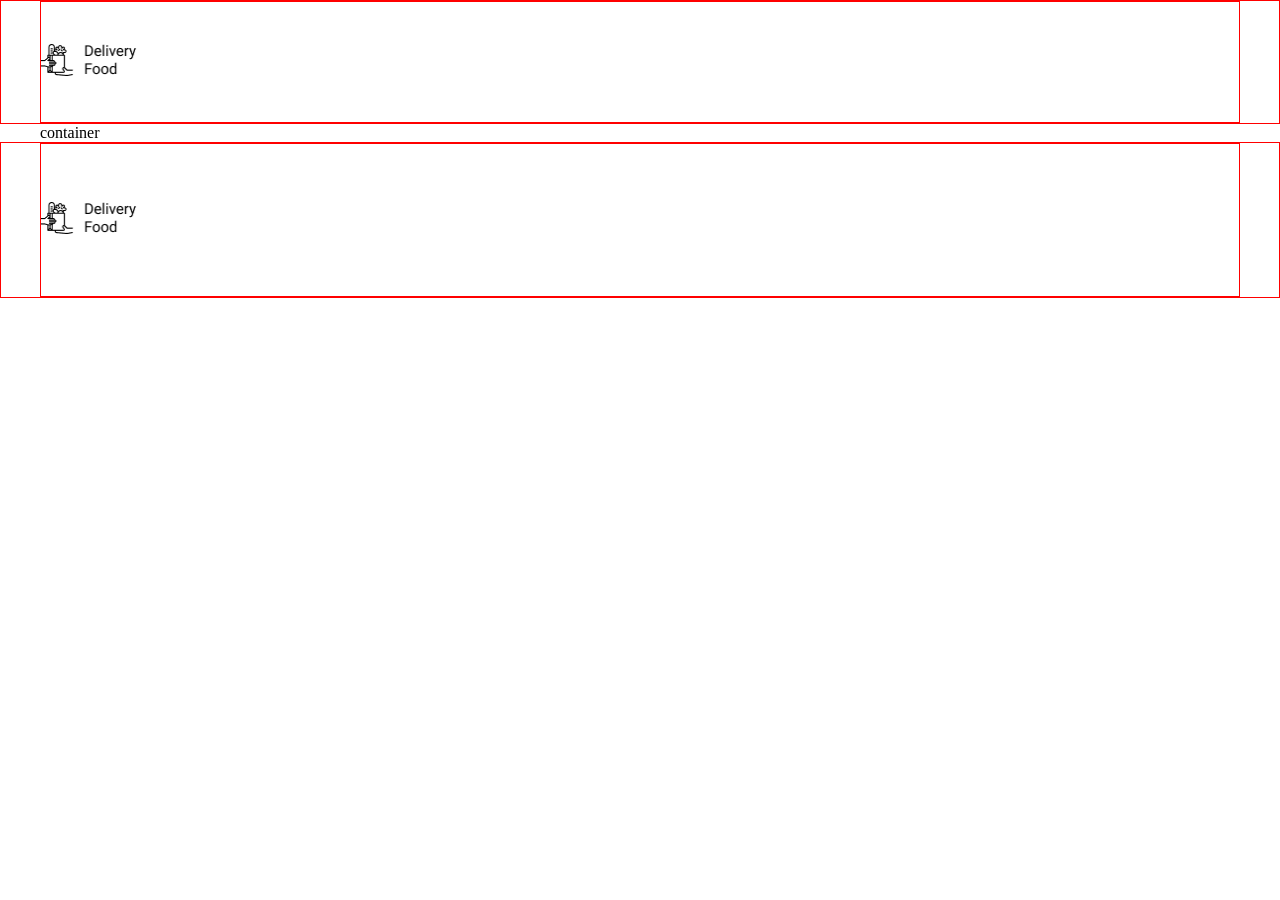
==== index.html @ 269f050a "Add files via upload" ====
<!DOCTYPE html>
<html lang="en">
<head>
    <meta charset="UTF-8">
    <meta name="viewport" content="width=device-width, initial-scale=1.0">
    <link rel="stylesheet" href="style.css">
    <title>Delivery03.26</title>
</head>
<body>
    <header class="header">
        <div class="container">
            <div class="header-box">
                <div class="header-logo logo">
                    <img src="./images/logo.png" alt="logo">
                </div>
                <div class="header-controls">

                </div>
            </div>
        </div>
    </header>
    <main class="main">
        <div class="container">
            container
        </div>
    </main>
    <footer class="footer">
        <div class="container">
            <div class="footer-box">
                <div class="footer-logo logo">
                    <img src="./images/logo.png" alt="logo">
                </div>
                <div class="footer-nav">

                </div>
                <div class="footer-social">

                </div>
            </div>
        </div>
    </footer>
</body>
</html>
---- style.css ----
* {
    box-sizing: border-box;
}

body {
    margin: 0;
    padding: 0;
}

.logo {
    max-width: 100px;
}

.logo img {
    width: 100%;
}

.header {
    height: 124px;
    border: 1px solid red;
}

.header-box {
    border: 1px solid red;
    height: 100%;
    display: flex;
    align-items: center;
    justify-content: space-between;
}

.main {

}

.footer {
    height: 156px;
    border: 1px solid red;
}

.footer-box {
    border: 1px solid red;
    height: 100%;
    display: flex;
    align-items: center;
    justify-content: space-between;
}

.footer-nav {
    flex-grow: 1;
}

.container {
    height: 100%;
    max-width: 1230px;
    margin: 0px auto;
    padding-left: 15px;
    padding-right: 15px;
}
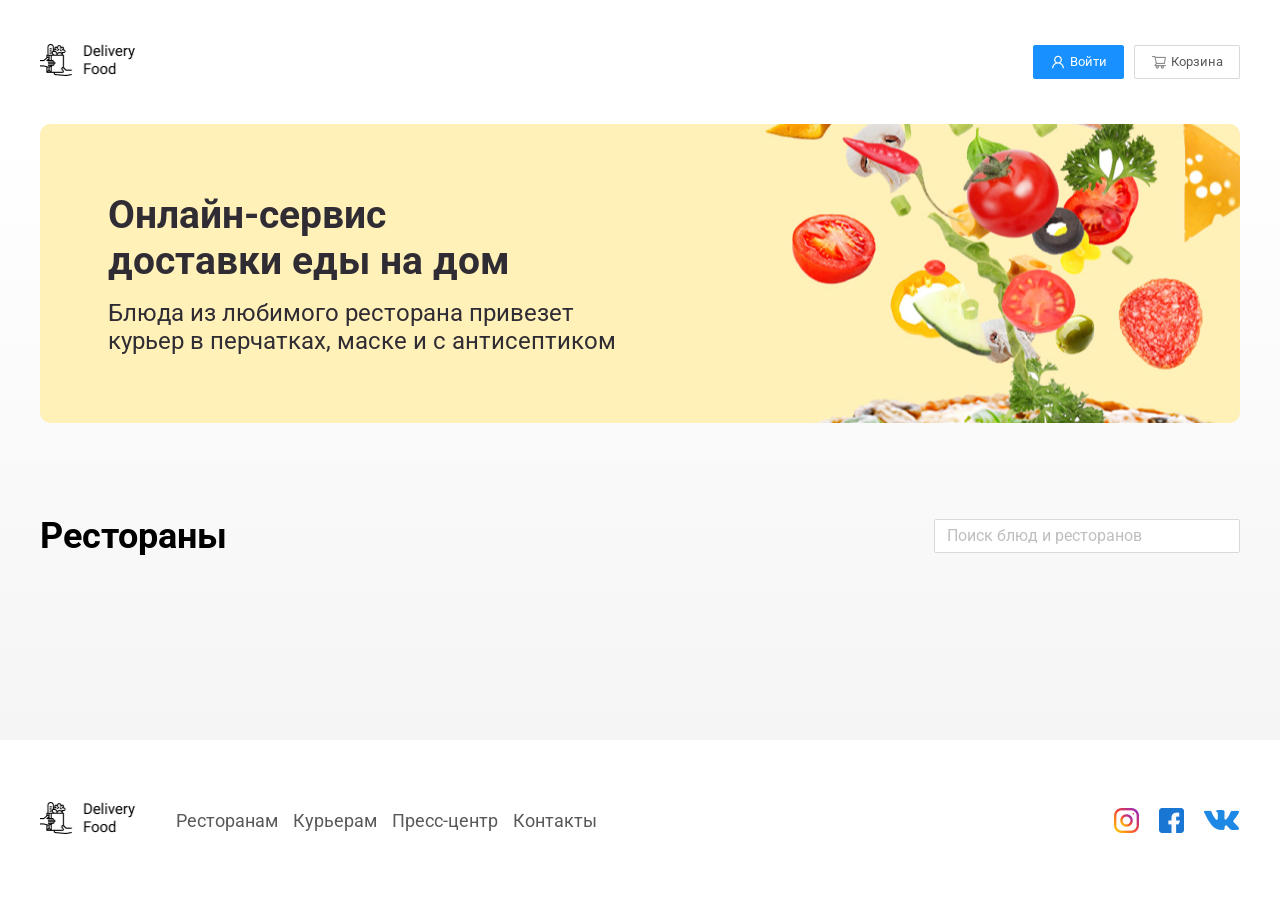
==== commit 2adab233: "Add files via upload" ====
--- a/index.html
+++ b/index.html
@@ -1,43 +1,91 @@
-<!DOCTYPE html>
+<!doctype html>
 <html lang="en">
-<head>
-    <meta charset="UTF-8">
-    <meta name="viewport" content="width=device-width, initial-scale=1.0">
-    <link rel="stylesheet" href="style.css">
+  <head>
+    <meta charset="UTF-8" />
+    <meta name="viewport" content="width=device-width, initial-scale=1.0" />
+    <link rel="preconnect" href="https://fonts.googleapis.com" />
+    <link rel="preconnect" href="https://fonts.gstatic.com" crossorigin />
+    <link
+      href="https://fonts.googleapis.com/css2?family=Roboto:ital,wght@0,100..900;1,100..900&display=swap"
+      rel="stylesheet"
+    />
+    <link rel="stylesheet" href="style.css" />
     <title>Delivery03.26</title>
-</head>
-<body>
-    <header class="header">
+  </head>
+  <body>
+    <div class="page-wrapper">
+      <header class="header">
         <div class="container">
-            <div class="header-box">
-                <div class="header-logo logo">
-                    <img src="./images/logo.png" alt="logo">
-                </div>
-                <div class="header-controls">
+          <div class="header-box">
+            <div class="header-logo logo">
+              <img src="./images/logo.png" alt="logo" />
+            </div>
+            <div class="header-controls">
+              <button class="btn btn-primary">
+                <img src="./images/icons/user.png" alt="user" />
+                Войти
+              </button>
+              <button class="btn btn-outline">
+                <img src="./images/icons/shopping-cart.png" alt="cart" />
+                Корзина
+              </button>
+            </div>
+          </div>
+        </div>
+      </header>
 
+      <main class="main">
+        <section class="banner">
+            <div class="container">
+                <div class="banner-item">
+                    <h2 class="banner-item--title">
+                        Онлайн-сервис <br> доставки еды на дом
+                    </h2>
+                    <p class="banner-item--subtitle">
+                        Блюда из любимого ресторана привезет курьер в перчатках, маске и с антисептиком
+                    </p>
                 </div>
             </div>
-        </div>
-    </header>
-    <main class="main">
-        <div class="container">
-            container
-        </div>
-    </main>
-    <footer class="footer">
-        <div class="container">
-            <div class="footer-box">
-                <div class="footer-logo logo">
-                    <img src="./images/logo.png" alt="logo">
-                </div>
-                <div class="footer-nav">
+        </section>
 
-                </div>
-                <div class="footer-social">
-
+        <section class="products">
+            <div class="container">
+                <div class="products-header">
+                    <h3 class="products-header--title">
+                        Рестораны
+                    </h3>
+                    <input 
+                        type="text" 
+                        class="products-header--search"
+                        placeholder="Поиск блюд и ресторанов"
+                    >
                 </div>
             </div>
+        </section>
+      </main>
+
+      <footer class="footer">
+        <div class="container">
+          <div class="footer-box">
+            <div class="footer-logo logo">
+              <img src="./images/logo.png" alt="logo" />
+            </div>
+            <div class="footer-nav">
+              <ul>
+                <li>Ресторанам</li>
+                <li>Курьерам</li>
+                <li>Пресс-центр</li>
+                <li>Контакты</li>
+              </ul>
+            </div>
+            <div class="footer-social">
+              <img src="./images/social/Group 1.png" alt="insta" />
+              <img src="./images/social/Group 2.png" alt="fb" />
+              <img src="./images/social/Group 3.png" alt="vk" />
+            </div>
+          </div>
         </div>
-    </footer>
-</body>
-</html>+      </footer>
+    </div>
+  </body>
+</html>
--- a/style.css
+++ b/style.css
@@ -1,5 +1,8 @@
 * {
     box-sizing: border-box;
+    font-family: Roboto;
+    font-style: normal;
+    line-height: normal;
 }
 
 body {
@@ -7,52 +10,195 @@
     padding: 0;
 }
 
-.logo {
-    max-width: 100px;
-}
-
-.logo img {
+main {
+    flex-grow: 1;
+    background: linear-gradient(180deg, rgba(245, 245, 245, 0.00) 1.04%, #F5F5F5 100%);
+}
+
+.page-wrapper {
+    display: flex;
+    flex-direction: column;
+    min-height: 100vh;
+}
+
+.container {
     width: 100%;
-}
-
-.header {
-    height: 124px;
-    border: 1px solid red;
-}
-
-.header-box {
-    border: 1px solid red;
-    height: 100%;
-    display: flex;
-    align-items: center;
-    justify-content: space-between;
-}
-
-.main {
-
-}
-
-.footer {
-    height: 156px;
-    border: 1px solid red;
-}
-
-.footer-box {
-    border: 1px solid red;
-    height: 100%;
-    display: flex;
-    align-items: center;
-    justify-content: space-between;
-}
-
-.footer-nav {
-    flex-grow: 1;
-}
-
-.container {
     height: 100%;
     max-width: 1230px;
     margin: 0px auto;
     padding-left: 15px;
     padding-right: 15px;
+}
+
+.btn {
+    display: flex;
+    padding: 8px 16px;
+    align-items: center;
+    gap: 4px;
+    outline: none;
+}
+
+.btn-primary {
+    border-radius: 2px;
+    background: #1890FF;
+    border: 1px solid #1890FF;
+    color: #fff;
+}
+
+.btn-outline {
+    border-radius: 2px;
+    border: 1px solid #d9d9d9;
+    background: #fff;
+    box-shadow: 0px 0px 2px 0px rgba(0, 0, 0, 0.00);
+    color: #595959;
+}
+
+.logo {
+    max-width: 100px;
+}
+
+.logo img {
+    width: 100%;
+}
+
+.header {
+    display: flex;
+    align-items: center;
+    min-height: 124px;
+}
+
+.header-box {
+    height: 100%;
+    display: flex;
+    align-items: center;
+    justify-content: space-between;
+}
+
+.header-controls {
+    display: flex;
+    align-items: center;
+    justify-content: flex-end;
+    gap: 10px;
+}
+
+.footer {
+    display: flex;
+    align-items: center;
+    min-height: 156px;
+    padding: 60px 0;
+}
+
+.footer-box {
+    height: 100%;
+    display: flex;
+    align-items: center;
+    justify-content: space-between;
+    gap: 36px;
+    flex-wrap: wrap;
+}
+
+.footer-nav {
+    flex-grow: 1;
+}
+
+.footer-nav ul {
+    display: flex;
+    align-items: center;
+    list-style: none;
+    padding: 0;
+    margin: 0;
+    gap: 15px;
+    flex-wrap: wrap;
+}
+
+.footer-nav ul li {
+    color: #595959;
+    font-size: 18px;
+    font-weight: 400;
+}
+
+.footer-social {
+    display: flex;
+    align-items: center;
+    justify-content: flex-end;
+    gap: 20px;
+}
+
+.banner {
+    margin-bottom: 56px;
+}
+
+.banner-item {
+    background-image: url(./images/banners/banner.jpg);
+    background-repeat: no-repeat;
+    background-size: cover;
+    background-position: center right;
+    padding: 68px;
+    border-radius: 10px;
+}
+
+.banner-item--title {
+    color: #302c34;
+    font-size: 39px;
+    font-weight: 700;
+    max-width: 50%;
+    margin-top: 0;
+    margin-bottom: 15px;
+}
+
+.banner-item--subtitle {
+    color: #302c34;
+    font-size: 24px;
+    font-weight: 400;
+    max-width: 50%;
+    margin: 0;
+}
+
+.products {
+
+}
+
+.products-header {
+    display: flex;
+    align-items: center;
+    justify-content: space-between;
+
+}
+
+.products-header--title {
+    color: #000;
+    font-size: 36px;
+    font-weight: 700;
+}
+
+.products-header--search {
+    min-width: 306px;
+    height: 34px;
+    flex-shrink: 0;
+    border-radius: 2px;
+    border: 1px solid #d9d9d9;
+    background: #fff;
+    padding: 5px 12px;
+ }
+
+ .products-header--search:focus {
+    outline: none;
+    border: 1px solid #d9d9d9;
+ }
+
+ .products-header--search::placeholder {
+    color: #bfbfbf;
+    font-size: 16px;
+    font-weight: 400;
+    line-height: 24;
+ }
+
+@media (max-width: 991px) {
+    .banner-item--title {
+        max-width: 100%;
+    }
+
+    .banner-item--subtitle {
+        max-width: 100%;
+    }
 }
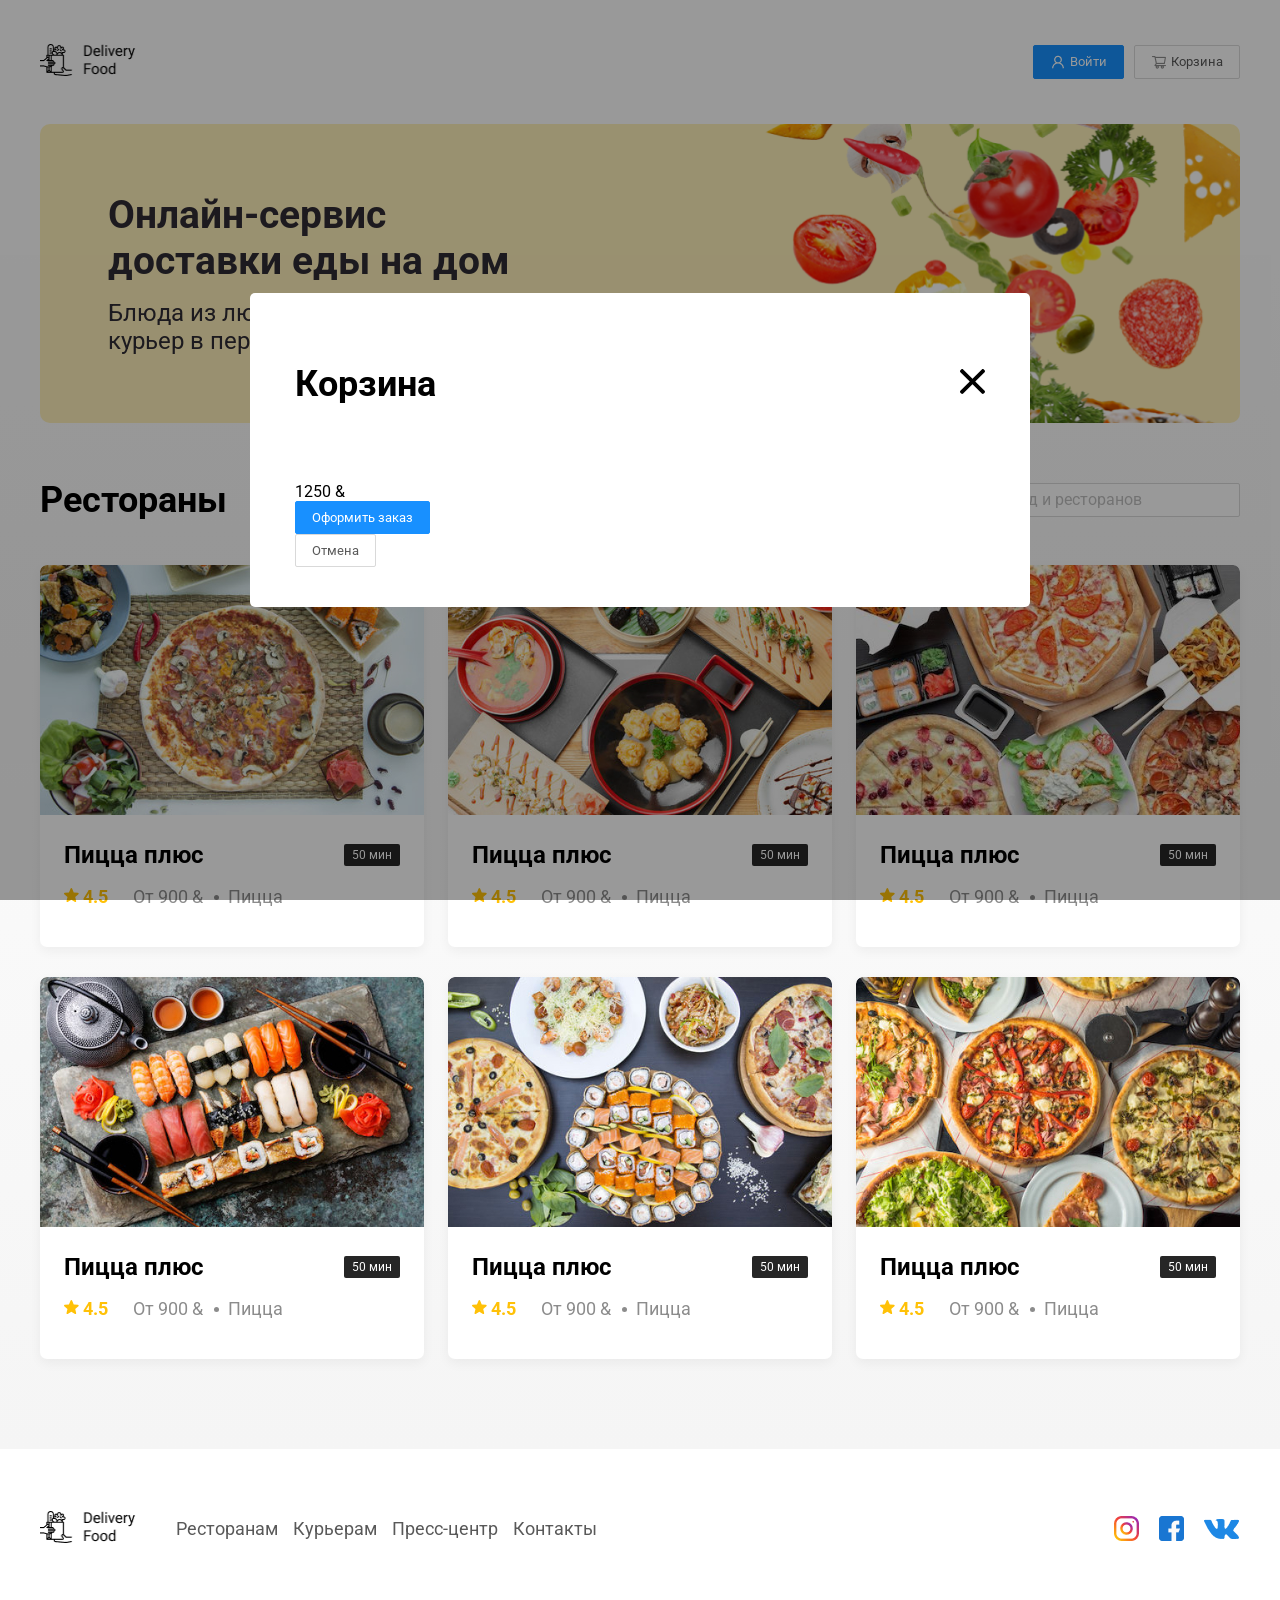
==== commit a3dfd940: "Add files via upload" ====
--- a/index.html
+++ b/index.html
@@ -36,33 +36,213 @@
 
       <main class="main">
         <section class="banner">
-            <div class="container">
-                <div class="banner-item">
-                    <h2 class="banner-item--title">
-                        Онлайн-сервис <br> доставки еды на дом
-                    </h2>
-                    <p class="banner-item--subtitle">
-                        Блюда из любимого ресторана привезет курьер в перчатках, маске и с антисептиком
-                    </p>
-                </div>
-            </div>
+          <div class="container">
+            <div class="banner-item">
+              <h2 class="banner-item--title">
+                Онлайн-сервис <br />
+                доставки еды на дом
+              </h2>
+              <p class="banner-item--subtitle">
+                Блюда из любимого ресторана привезет курьер в перчатках, маске и
+                с антисептиком
+              </p>
+            </div>
+          </div>
         </section>
 
         <section class="products">
-            <div class="container">
-                <div class="products-header">
-                    <h3 class="products-header--title">
-                        Рестораны
-                    </h3>
-                    <input 
-                        type="text" 
-                        class="products-header--search"
-                        placeholder="Поиск блюд и ресторанов"
-                    >
-                </div>
-            </div>
+          <div class="container">
+            <div class="products-header">
+              <h3 class="products-header--title">Рестораны</h3>
+              <input
+                type="text"
+                class="products-header--search"
+                placeholder="Поиск блюд и ресторанов"
+              />
+            </div>
+
+            <div class="products-wrapper">
+              <div class="products-card">
+                <div class="products-card_image">
+                  <img src="./images/rests/image.jpg" alt="pizza" />
+                </div>
+                <div class="products-card_description">
+                  <div class="products-card_description-row">
+                    <h4 class="products-card_description--title">Пицца плюс</h4>
+                    <div class="products-card_description--badge">50 мин</div>
+                  </div>
+                  <div class="products-card_description-row">
+                    <div class="products-card_description-info">
+                      <div class="products-card_description-info--raiting">
+                        <img src="./images/icons/star.svg" alt="star" />
+                        4.5
+                      </div>
+                      <div class="products-card_description-info--price">
+                        От 900 &
+                      </div>
+                      <div class="products-card_description-info--group">
+                        Пицца
+                      </div>
+                    </div>
+                  </div>
+                </div>
+              </div>
+              <div class="products-card">
+                <div class="products-card_image">
+                  <img src="./images/rests/image 1.jpg" alt="pizza1" />
+                </div>
+                <div class="products-card_description">
+                  <div class="products-card_description-row">
+                    <h4 class="products-card_description--title">Пицца плюс</h4>
+                    <div class="products-card_description--badge">50 мин</div>
+                  </div>
+                  <div class="products-card_description-row">
+                    <div class="products-card_description-info">
+                      <div class="products-card_description-info--raiting">
+                        <img src="./images/icons/star.svg" alt="star" />
+                        4.5
+                      </div>
+                      <div class="products-card_description-info--price">
+                        От 900 &
+                      </div>
+                      <div class="products-card_description-info--group">
+                        Пицца
+                      </div>
+                    </div>
+                  </div>
+                </div>
+              </div>
+              <div class="products-card">
+                <div class="products-card_image">
+                  <img src="./images/rests/image 2.jpg" alt="pizza2" />
+                </div>
+                <div class="products-card_description">
+                  <div class="products-card_description-row">
+                    <h4 class="products-card_description--title">Пицца плюс</h4>
+                    <div class="products-card_description--badge">50 мин</div>
+                  </div>
+                  <div class="products-card_description-row">
+                    <div class="products-card_description-info">
+                      <div class="products-card_description-info--raiting">
+                        <img src="./images/icons/star.svg" alt="star" />
+                        4.5
+                      </div>
+                      <div class="products-card_description-info--price">
+                        От 900 &
+                      </div>
+                      <div class="products-card_description-info--group">
+                        Пицца
+                      </div>
+                    </div>
+                  </div>
+                </div>
+              </div>
+              <div class="products-card">
+                <div class="products-card_image">
+                  <img src="./images/rests/image 3.jpg" alt="pizza3" />
+                </div>
+                <div class="products-card_description">
+                  <div class="products-card_description-row">
+                    <h4 class="products-card_description--title">Пицца плюс</h4>
+                    <div class="products-card_description--badge">50 мин</div>
+                  </div>
+                  <div class="products-card_description-row">
+                    <div class="products-card_description-info">
+                      <div class="products-card_description-info--raiting">
+                        <img src="./images/icons/star.svg" alt="star" />
+                        4.5
+                      </div>
+                      <div class="products-card_description-info--price">
+                        От 900 &
+                      </div>
+                      <div class="products-card_description-info--group">
+                        Пицца
+                      </div>
+                    </div>
+                  </div>
+                </div>
+              </div>
+              <div class="products-card">
+                <div class="products-card_image">
+                  <img src="./images/rests/image 4.jpg" alt="pizza4" />
+                </div>
+                <div class="products-card_description">
+                  <div class="products-card_description-row">
+                    <h4 class="products-card_description--title">Пицца плюс</h4>
+                    <div class="products-card_description--badge">50 мин</div>
+                  </div>
+                  <div class="products-card_description-row">
+                    <div class="products-card_description-info">
+                      <div class="products-card_description-info--raiting">
+                        <img src="./images/icons/star.svg" alt="star" />
+                        4.5
+                      </div>
+                      <div class="products-card_description-info--price">
+                        От 900 &
+                      </div>
+                      <div class="products-card_description-info--group">
+                        Пицца
+                      </div>
+                    </div>
+                  </div>
+                </div>
+              </div>
+              <div class="products-card">
+                <div class="products-card_image">
+                  <img src="./images/rests/image 5.jpg" alt="pizza5" />
+                </div>
+                <div class="products-card_description">
+                  <div class="products-card_description-row">
+                    <h4 class="products-card_description--title">Пицца плюс</h4>
+                    <div class="products-card_description--badge">50 мин</div>
+                  </div>
+                  <div class="products-card_description-row">
+                    <div class="products-card_description-info">
+                      <div class="products-card_description-info--raiting">
+                        <img src="./images/icons/star.svg" alt="star" />
+                        4.5
+                      </div>
+                      <div class="products-card_description-info--price">
+                        От 900 &
+                      </div>
+                      <div class="products-card_description-info--group">
+                        Пицца
+                      </div>
+                    </div>
+                  </div>
+                </div>
+              </div>
+            </div>
+          </div>
         </section>
       </main>
+
+      <div class="cart-modal_overlay">
+        <div class="cart-modal">
+          <div class="cart-modal_header">
+            <h2 class="cart-modal_header--title">Корзина</h2>
+            <span class="cart-modal_header--close">
+              <img src="./images/icons/close.svg" alt="close">
+            </span>
+          </div>
+          <div class="cart-modal_body">
+
+          </div>
+          <div class="cart-modal_footer">
+            <div class="cart-modal_footer--price">
+              1250 &
+            </div>
+            <div class="cart-modal_footer--controls">
+              <button class="btn btn-primary">
+                Оформить заказ
+              </button>
+              <button class="btn btn-outline">
+                Отмена
+              </button>
+            </div>
+          </div>
+        </div>
+      </div>
 
       <footer class="footer">
         <div class="container">
--- a/style.css
+++ b/style.css
@@ -129,12 +129,13 @@
 }
 
 .banner-item {
-    background-image: url(./images/banners/banner.jpg);
+    background-image: url(./images/banners/banner-img.png);
     background-repeat: no-repeat;
-    background-size: cover;
+    background-size: contain;
     background-position: center right;
     padding: 68px;
     border-radius: 10px;
+    background-color: #Fff1BB;
 }
 
 .banner-item--title {
@@ -154,21 +155,19 @@
     margin: 0;
 }
 
-.products {
-
-}
-
 .products-header {
     display: flex;
     align-items: center;
     justify-content: space-between;
-
+    flex-wrap: wrap;
+    gap: 24px;
 }
 
 .products-header--title {
     color: #000;
     font-size: 36px;
     font-weight: 700;
+    margin: 0;
 }
 
 .products-header--search {
@@ -190,10 +189,182 @@
     color: #bfbfbf;
     font-size: 16px;
     font-weight: 400;
-    line-height: 24;
- }
+    line-height: 24px;
+ }
+
+ .products-wrapper {
+    margin-top: 44px;
+    margin-bottom: 90px;
+    display: flex;
+    flex-wrap: wrap;
+    row-gap: 30px;
+    column-gap: 24px;
+ }
+
+ .products-card {
+    width: calc((100% - 48px) / 3);
+    border-radius: 7px;
+    background: var(--Gray-gray-1, #fff);
+    box-shadow: 0px 4px 12px 0px rgba(0, 0, 0, 0.05);
+    overflow: hidden;
+ }
+
+ .products-card_image {
+    width: 100%;
+ }
+
+ .products-card_image img {
+    width: 100%;
+ }
+
+.products-card_description {
+    padding: 20px 24px 34px 24px;
+}
+
+.products-card_description-row {
+    display: flex;
+    align-items: center;
+    justify-content: space-between;
+}
+
+.products-card_description-row:not(:last-child) {
+    margin-bottom: 10px;
+}
+
+.products-card_description--title {
+    color: #000;
+    font-size: 24px;
+    font-weight: 700;
+    line-height: 32px;
+    margin: 0;
+}
+
+.products-card_description--badge {
+    color: #fff;
+    font-size: 12px;
+    font-weight: 400;
+    line-height: 20px;
+    border-radius: 2px;
+    background: #262626;
+    padding: 1px 8px; 
+}
+
+.products-card_description-info {
+    display: flex;
+    align-items: center;
+    justify-content: start;
+    flex-wrap: wrap;
+    row-gap: 25px;
+    column-gap: 25px;
+}
+
+.products-card_description-info--raiting {
+    color: #ffc107;
+    font-size: 18px;
+    font-weight: 700;
+    line-height: 32px;
+}
+
+.products-card_description-info--price {
+    color: #8c8c8c;
+    font-size: 18px;
+    font-weight: 400;
+    line-height: 32px;
+}
+
+.products-card_description-info--group {
+    color: #8c8c8c;
+    font-size: 18px;
+    font-weight: 400;
+    line-height: 32px;
+    position: relative;
+}
+
+.products-card_description-info--group::before {
+    content: '';
+    display: block;
+    width: 5px;
+    height: 5px;
+    border-radius: 50%;
+    background-color: #8c8c8c;
+    position: absolute;
+    left: -14px;
+    top: 14px;
+}
+
+.products-card_description--name {
+    margin: 0;
+    color: #000;
+    font-size: 24px;
+    font-weight: 400;
+    line-height: 32px;
+}
+
+.products-card_description--text {
+    margin: 0;
+    color: #8c8c8c;
+    font-size: 18px;
+    font-weight: 400;
+}
+
+.products-card_description--controls {
+    display: flex;
+    align-items: center;
+    justify-content: flex-start;
+    flex-wrap: wrap;
+    row-gap: 10px;
+    column-gap: 30px;
+}
+
+.products-card_description-controls--price {
+    color: #000;
+    font-size: 20px;
+    font-weight: 700;
+    line-height: 32px;
+}
+
+.cart-modal_overlay {
+    position: fixed;
+    top: 0;
+    right: 0;
+    bottom: 0;
+    left: 0;
+    background: rgba(0, 0, 0, 0.40);
+    display: flex;
+    align-items: center;
+    justify-content: center;
+}
+
+.cart-modal {
+    width: 100%;
+    max-width: 780px;
+    padding: 40px 45px;
+    border-radius: 5px;
+    background: #fff;
+}
+
+.cart-modal_header {
+    display: flex;
+    align-items: center;
+    justify-content: space-between;
+    margin-bottom: 48px;
+}
+
+.cart-modal_header--title {
+    color: #000;
+    font-size: 36px;
+    font-weight: 700;
+}
+
+.cart-modal_header--close {
+    cursor: pointer;
+}
 
 @media (max-width: 991px) {
+    .banner-item {
+        background-image: none;
+    }
+
     .banner-item--title {
         max-width: 100%;
     }
@@ -201,4 +372,14 @@
     .banner-item--subtitle {
         max-width: 100%;
     }
-}+
+    .products-card {
+        width: calc((100% - 24px) / 2);   
+    }
+}
+
+@media (max-width: 768px) {
+    .products-card {
+        width: 100%;   
+    }
+}
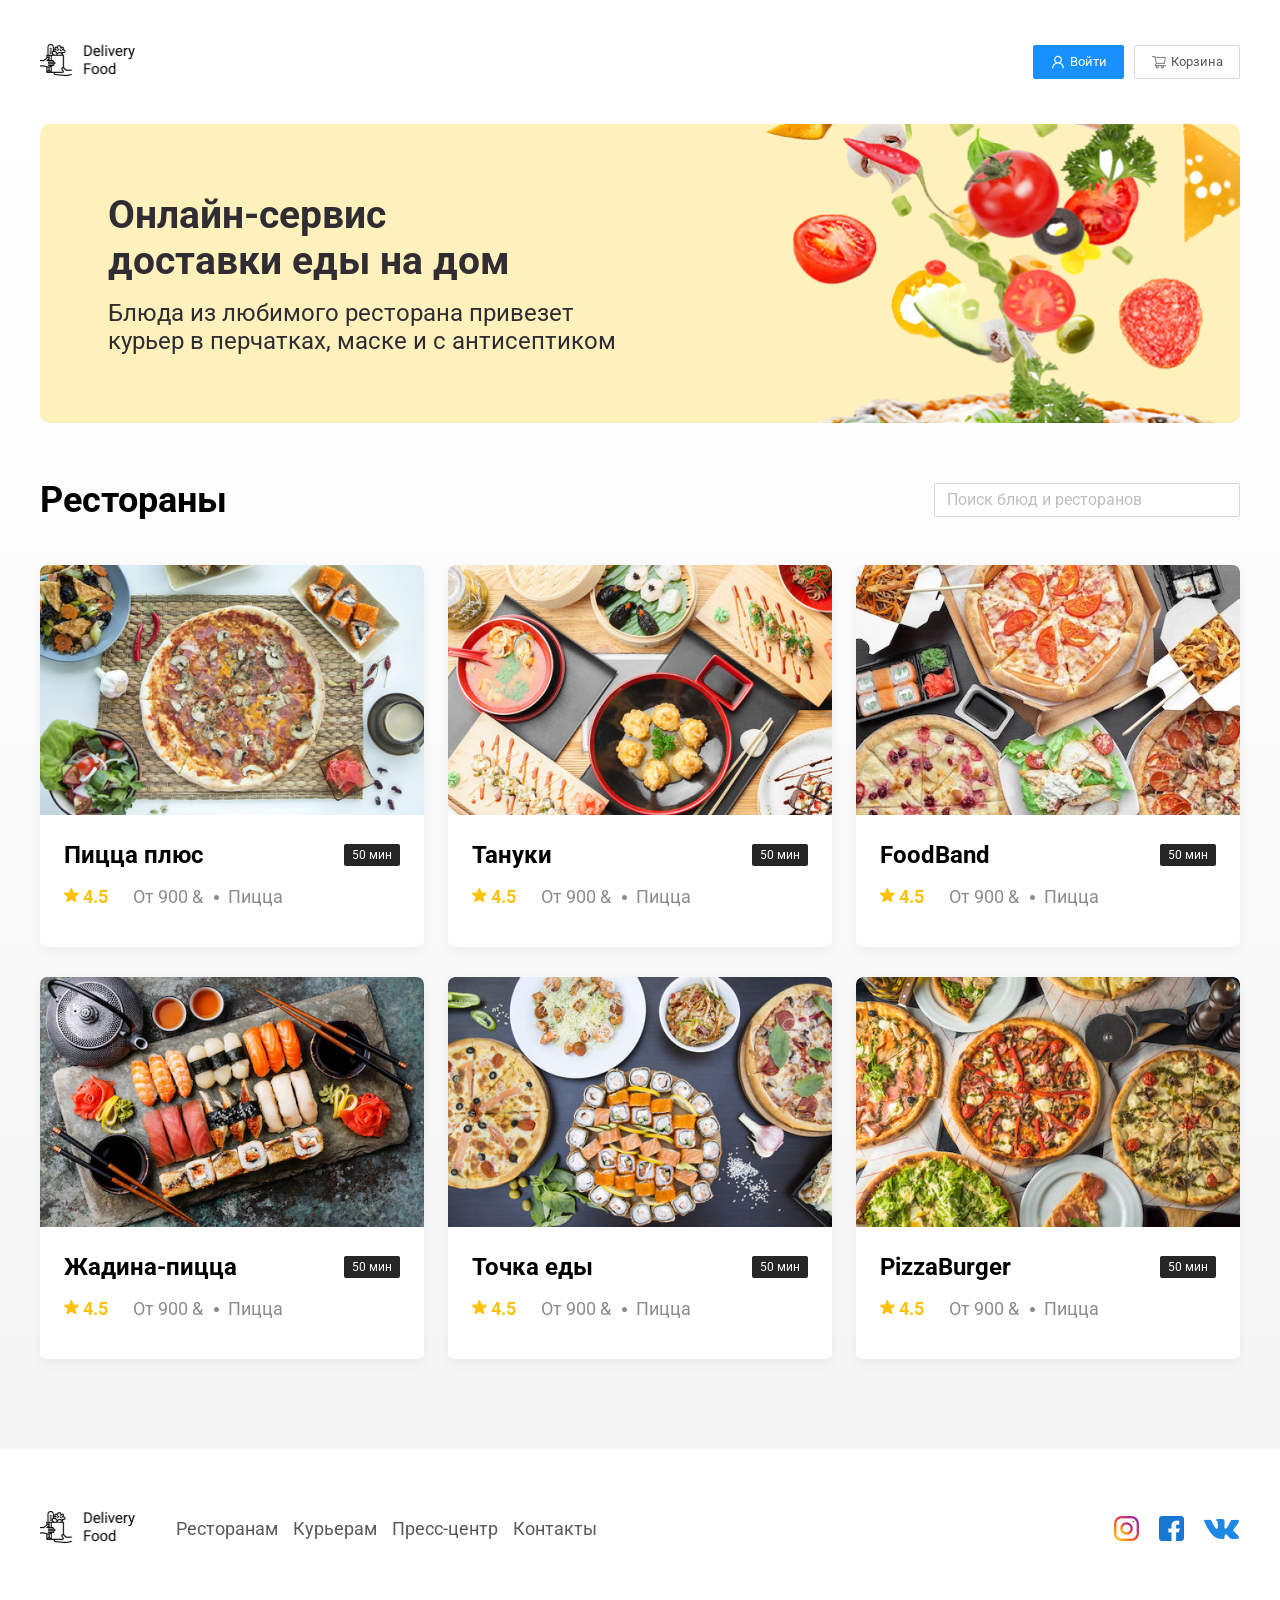
==== commit 9e52ac11: "Add files via upload" ====
--- a/index.html
+++ b/index.html
@@ -5,21 +5,19 @@
     <meta name="viewport" content="width=device-width, initial-scale=1.0" />
     <link rel="preconnect" href="https://fonts.googleapis.com" />
     <link rel="preconnect" href="https://fonts.gstatic.com" crossorigin />
-    <link
-      href="https://fonts.googleapis.com/css2?family=Roboto:ital,wght@0,100..900;1,100..900&display=swap"
-      rel="stylesheet"
-    />
-    <link rel="stylesheet" href="style.css" />
+    <link href="https://fonts.googleapis.com/css2?family=Roboto:ital,wght@0,100..900;1,100..900&display=swap" rel="stylesheet"/>
+    <link rel="stylesheet" href="style.css">
     <title>Delivery03.26</title>
   </head>
+
   <body>
     <div class="page-wrapper">
       <header class="header">
         <div class="container">
           <div class="header-box">
-            <div class="header-logo logo">
+            <a href="./index.html" class="header-logo logo">
               <img src="./images/logo.png" alt="logo" />
-            </div>
+            </a>
             <div class="header-controls">
               <button class="btn btn-primary">
                 <img src="./images/icons/user.png" alt="user" />
@@ -62,7 +60,7 @@
             </div>
 
             <div class="products-wrapper">
-              <div class="products-card">
+              <a href="./goods.html" class="products-card">
                 <div class="products-card_image">
                   <img src="./images/rests/image.jpg" alt="pizza" />
                 </div>
@@ -86,132 +84,132 @@
                     </div>
                   </div>
                 </div>
-              </div>
-              <div class="products-card">
+              </a>
+              <a href="./goods.html" class="products-card">
                 <div class="products-card_image">
                   <img src="./images/rests/image 1.jpg" alt="pizza1" />
                 </div>
                 <div class="products-card_description">
                   <div class="products-card_description-row">
-                    <h4 class="products-card_description--title">Пицца плюс</h4>
-                    <div class="products-card_description--badge">50 мин</div>
-                  </div>
-                  <div class="products-card_description-row">
-                    <div class="products-card_description-info">
-                      <div class="products-card_description-info--raiting">
-                        <img src="./images/icons/star.svg" alt="star" />
-                        4.5
-                      </div>
-                      <div class="products-card_description-info--price">
-                        От 900 &
-                      </div>
-                      <div class="products-card_description-info--group">
-                        Пицца
-                      </div>
-                    </div>
-                  </div>
-                </div>
-              </div>
-              <div class="products-card">
+                    <h4 class="products-card_description--title">Тануки</h4>
+                    <div class="products-card_description--badge">50 мин</div>
+                  </div>
+                  <div class="products-card_description-row">
+                    <div class="products-card_description-info">
+                      <div class="products-card_description-info--raiting">
+                        <img src="./images/icons/star.svg" alt="star" />
+                        4.5
+                      </div>
+                      <div class="products-card_description-info--price">
+                        От 900 &
+                      </div>
+                      <div class="products-card_description-info--group">
+                        Пицца
+                      </div>
+                    </div>
+                  </div>
+                </div>
+              </a>
+              <a href="./goods.html" class="products-card">
                 <div class="products-card_image">
                   <img src="./images/rests/image 2.jpg" alt="pizza2" />
                 </div>
                 <div class="products-card_description">
                   <div class="products-card_description-row">
-                    <h4 class="products-card_description--title">Пицца плюс</h4>
-                    <div class="products-card_description--badge">50 мин</div>
-                  </div>
-                  <div class="products-card_description-row">
-                    <div class="products-card_description-info">
-                      <div class="products-card_description-info--raiting">
-                        <img src="./images/icons/star.svg" alt="star" />
-                        4.5
-                      </div>
-                      <div class="products-card_description-info--price">
-                        От 900 &
-                      </div>
-                      <div class="products-card_description-info--group">
-                        Пицца
-                      </div>
-                    </div>
-                  </div>
-                </div>
-              </div>
-              <div class="products-card">
+                    <h4 class="products-card_description--title">FoodBand</h4>
+                    <div class="products-card_description--badge">50 мин</div>
+                  </div>
+                  <div class="products-card_description-row">
+                    <div class="products-card_description-info">
+                      <div class="products-card_description-info--raiting">
+                        <img src="./images/icons/star.svg" alt="star" />
+                        4.5
+                      </div>
+                      <div class="products-card_description-info--price">
+                        От 900 &
+                      </div>
+                      <div class="products-card_description-info--group">
+                        Пицца
+                      </div>
+                    </div>
+                  </div>
+                </div>
+              </a>
+              <a href="./goods.html" class="products-card">
                 <div class="products-card_image">
                   <img src="./images/rests/image 3.jpg" alt="pizza3" />
                 </div>
                 <div class="products-card_description">
                   <div class="products-card_description-row">
-                    <h4 class="products-card_description--title">Пицца плюс</h4>
-                    <div class="products-card_description--badge">50 мин</div>
-                  </div>
-                  <div class="products-card_description-row">
-                    <div class="products-card_description-info">
-                      <div class="products-card_description-info--raiting">
-                        <img src="./images/icons/star.svg" alt="star" />
-                        4.5
-                      </div>
-                      <div class="products-card_description-info--price">
-                        От 900 &
-                      </div>
-                      <div class="products-card_description-info--group">
-                        Пицца
-                      </div>
-                    </div>
-                  </div>
-                </div>
-              </div>
-              <div class="products-card">
+                    <h4 class="products-card_description--title">Жадина-пицца</h4>
+                    <div class="products-card_description--badge">50 мин</div>
+                  </div>
+                  <div class="products-card_description-row">
+                    <div class="products-card_description-info">
+                      <div class="products-card_description-info--raiting">
+                        <img src="./images/icons/star.svg" alt="star" />
+                        4.5
+                      </div>
+                      <div class="products-card_description-info--price">
+                        От 900 &
+                      </div>
+                      <div class="products-card_description-info--group">
+                        Пицца
+                      </div>
+                    </div>
+                  </div>
+                </div>
+              </a>
+              <a href="./goods.html" class="products-card">
                 <div class="products-card_image">
                   <img src="./images/rests/image 4.jpg" alt="pizza4" />
                 </div>
                 <div class="products-card_description">
                   <div class="products-card_description-row">
-                    <h4 class="products-card_description--title">Пицца плюс</h4>
-                    <div class="products-card_description--badge">50 мин</div>
-                  </div>
-                  <div class="products-card_description-row">
-                    <div class="products-card_description-info">
-                      <div class="products-card_description-info--raiting">
-                        <img src="./images/icons/star.svg" alt="star" />
-                        4.5
-                      </div>
-                      <div class="products-card_description-info--price">
-                        От 900 &
-                      </div>
-                      <div class="products-card_description-info--group">
-                        Пицца
-                      </div>
-                    </div>
-                  </div>
-                </div>
-              </div>
-              <div class="products-card">
+                    <h4 class="products-card_description--title">Точка еды</h4>
+                    <div class="products-card_description--badge">50 мин</div>
+                  </div>
+                  <div class="products-card_description-row">
+                    <div class="products-card_description-info">
+                      <div class="products-card_description-info--raiting">
+                        <img src="./images/icons/star.svg" alt="star" />
+                        4.5
+                      </div>
+                      <div class="products-card_description-info--price">
+                        От 900 &
+                      </div>
+                      <div class="products-card_description-info--group">
+                        Пицца
+                      </div>
+                    </div>
+                  </div>
+                </div>
+              </a>
+              <a href="./goods.html" class="products-card">
                 <div class="products-card_image">
                   <img src="./images/rests/image 5.jpg" alt="pizza5" />
                 </div>
                 <div class="products-card_description">
                   <div class="products-card_description-row">
-                    <h4 class="products-card_description--title">Пицца плюс</h4>
-                    <div class="products-card_description--badge">50 мин</div>
-                  </div>
-                  <div class="products-card_description-row">
-                    <div class="products-card_description-info">
-                      <div class="products-card_description-info--raiting">
-                        <img src="./images/icons/star.svg" alt="star" />
-                        4.5
-                      </div>
-                      <div class="products-card_description-info--price">
-                        От 900 &
-                      </div>
-                      <div class="products-card_description-info--group">
-                        Пицца
-                      </div>
-                    </div>
-                  </div>
-                </div>
-              </div>
+                    <h4 class="products-card_description--title">PizzaBurger</h4>
+                    <div class="products-card_description--badge">50 мин</div>
+                  </div>
+                  <div class="products-card_description-row">
+                    <div class="products-card_description-info">
+                      <div class="products-card_description-info--raiting">
+                        <img src="./images/icons/star.svg" alt="star" />
+                        4.5
+                      </div>
+                      <div class="products-card_description-info--price">
+                        От 900 &
+                      </div>
+                      <div class="products-card_description-info--group">
+                        Пицца
+                      </div>
+                    </div>
+                  </div>
+                </div>
+              </a>
             </div>
           </div>
         </section>
@@ -225,9 +223,43 @@
               <img src="./images/icons/close.svg" alt="close">
             </span>
           </div>
+
           <div class="cart-modal_body">
-
-          </div>
+            <div class="cart-item">
+              <p class="cart-item_title">Ролл угорь стандарт</p>
+
+              <div class="cart-item_controls">
+                <div class="cart-item_controls--price">250 &</div>
+
+                <button class="btn btn-outline">-</button>
+                <div class="cart-item_controls--count">1</div>
+                <button class="btn btn-outline">+</button>
+              </div>
+            </div>
+                        <div class="cart-item">
+              <p class="cart-item_title">Ролл угорь стандарт</p>
+
+              <div class="cart-item_controls">
+                <div class="cart-item_controls--price">250 &</div>
+
+                <button class="btn btn-outline">-</button>
+                <div class="cart-item_controls--count">1</div>
+                <button class="btn btn-outline">+</button>
+              </div>
+            </div>
+                        <div class="cart-item">
+              <p class="cart-item_title">Ролл угорь стандарт</p>
+
+              <div class="cart-item_controls">
+                <div class="cart-item_controls--price">250 &</div>
+
+                <button class="btn btn-outline">-</button>
+                <div class="cart-item_controls--count">1</div>
+                <button class="btn btn-outline">+</button>
+              </div>
+            </div>
+          </div>
+
           <div class="cart-modal_footer">
             <div class="cart-modal_footer--price">
               1250 &
@@ -247,9 +279,9 @@
       <footer class="footer">
         <div class="container">
           <div class="footer-box">
-            <div class="footer-logo logo">
+            <a href="./index.html" class="footer-logo logo">
               <img src="./images/logo.png" alt="logo" />
-            </div>
+            </a>
             <div class="footer-nav">
               <ul>
                 <li>Ресторанам</li>
--- a/style.css
+++ b/style.css
@@ -36,6 +36,7 @@
     align-items: center;
     gap: 4px;
     outline: none;
+    cursor: pointer;
 }
 
 .btn-primary {
@@ -207,6 +208,7 @@
     background: var(--Gray-gray-1, #fff);
     box-shadow: 0px 4px 12px 0px rgba(0, 0, 0, 0.05);
     overflow: hidden;
+    text-decoration: none;
  }
 
  .products-card_image {
@@ -324,15 +326,19 @@
 }
 
 .cart-modal_overlay {
+    display: none;
     position: fixed;
     top: 0;
     right: 0;
     bottom: 0;
     left: 0;
     background: rgba(0, 0, 0, 0.40);
-    display: flex;
     align-items: center;
     justify-content: center;
+}
+
+.cart-modal_overlay.open {
+    display: flex;
 }
 
 .cart-modal {
@@ -354,10 +360,80 @@
     color: #000;
     font-size: 36px;
     font-weight: 700;
+    margin: 0;
 }
 
 .cart-modal_header--close {
     cursor: pointer;
+}
+
+.cart-modal_footer {
+    display: flex;
+    align-items: center;
+    justify-content: space-between;
+    flex-wrap: wrap;
+    gap: 10px;
+    margin-top: 50px;
+}
+
+.cart-modal_footer--price {
+    border-radius: 5px;
+    background: #262626;
+    color: #fafafa;
+    font-size: 20px;
+    font-weight: 700;
+    padding: 15px 20px;
+}
+
+.cart-modal_footer--controls {
+    display: flex;
+    align-items: center;
+    gap: 10px;
+}
+
+.cart-item {
+    display: flex;
+    align-items: center;
+    justify-content: space-between;
+    flex-wrap: wrap;
+    gap: 10px;
+}
+
+.cart-item:not(:last-child) {
+    padding-bottom: 10px;
+    margin-bottom: 10px;
+    border-bottom: 1px solid #d9d9d9;
+}
+
+.cart-item_title {
+    color: #000;
+    font-size: 18px;
+    font-weight: 400;
+    line-height: 32px;
+    margin: 0;
+}
+
+.cart-item_controls {
+    display: flex;
+    align-items: center;
+}
+
+.cart-item_controls--price {
+    margin-right: 47px;
+    color: #000;
+    font-size: 20px;
+    font-weight: 700;
+    line-height: 32px;
+}
+
+.cart-item_controls button {
+    border: 1px solid #40a9ff;
+    color: #40a9ff;
+}
+
+.cart-item_controls--count {
+    margin-left: 15px;
+    margin-right: 15px;
 }
 
 @media (max-width: 991px) {
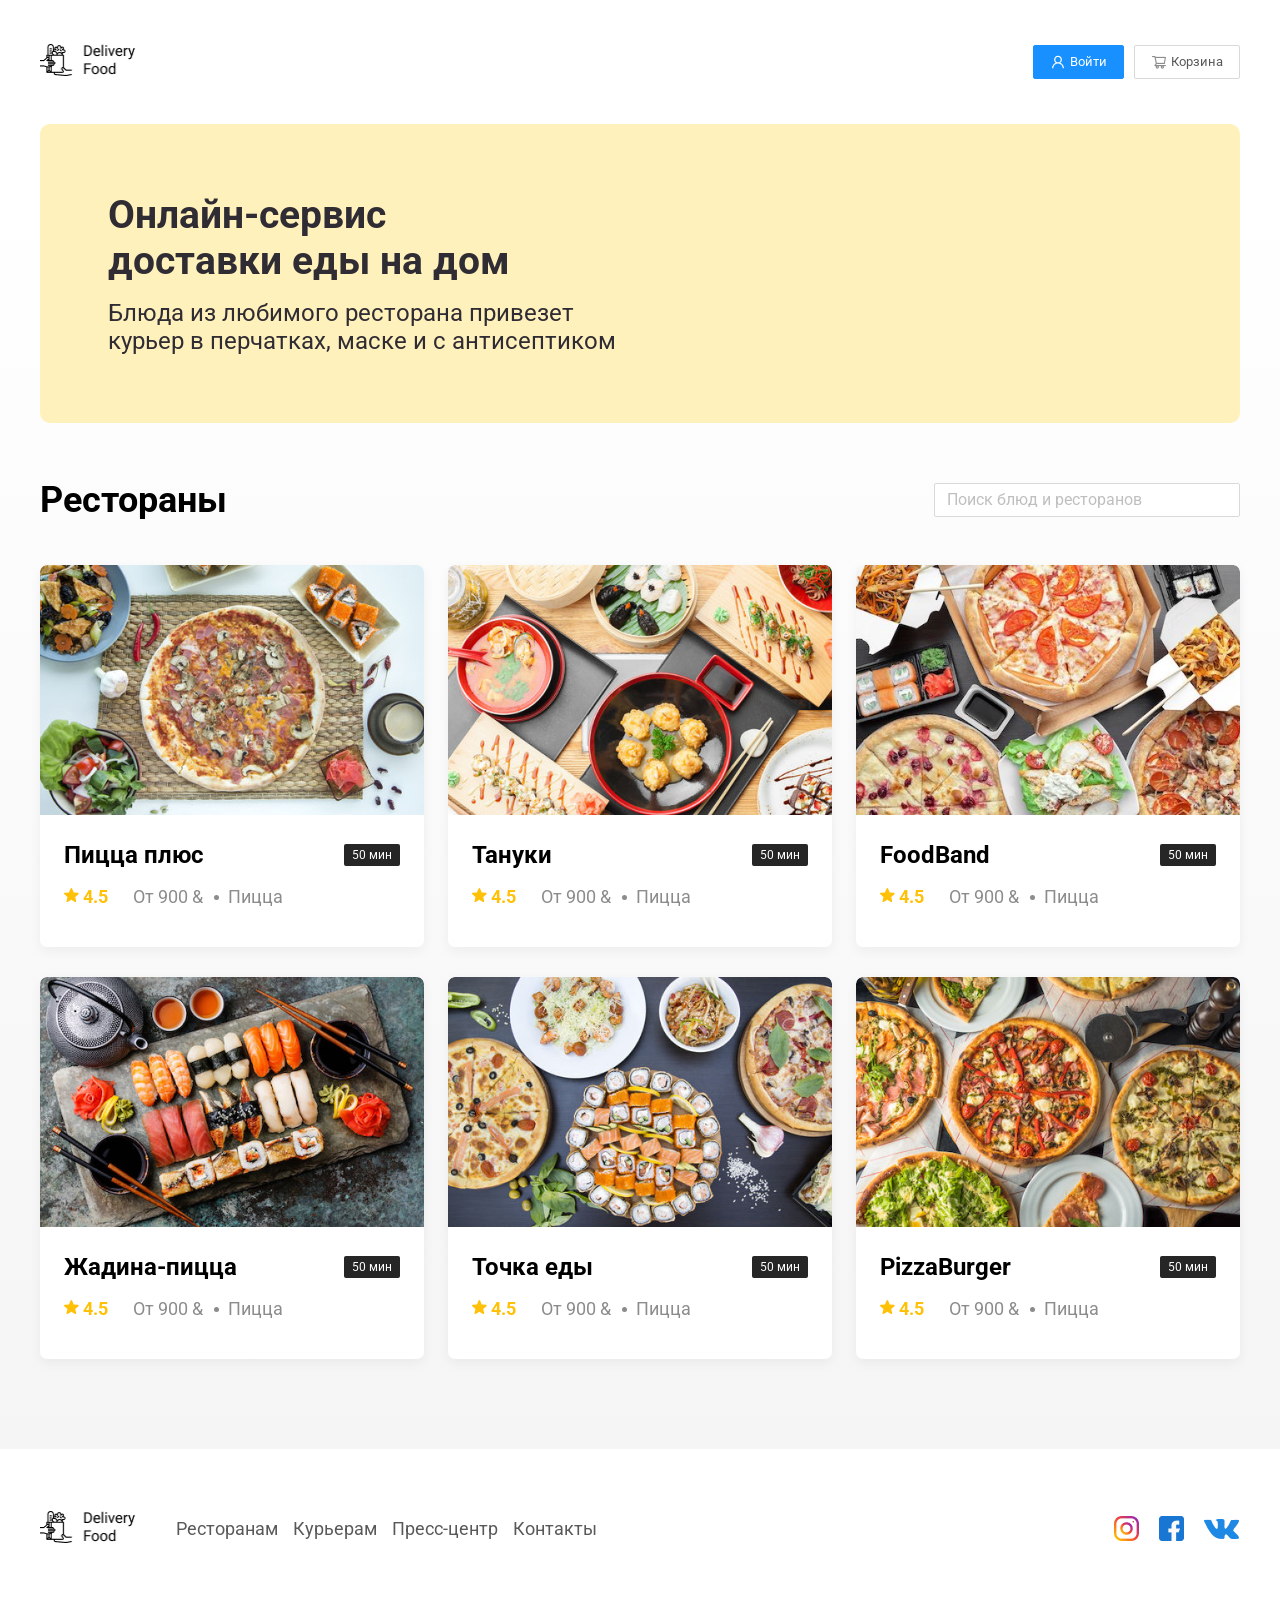
==== commit cf47a3b2: "Add files via upload" ====
--- a/index.html
+++ b/index.html
@@ -6,7 +6,8 @@
     <link rel="preconnect" href="https://fonts.googleapis.com" />
     <link rel="preconnect" href="https://fonts.gstatic.com" crossorigin />
     <link href="https://fonts.googleapis.com/css2?family=Roboto:ital,wght@0,100..900;1,100..900&display=swap" rel="stylesheet"/>
-    <link rel="stylesheet" href="style.css">
+    <link rel="stylesheet" href="./css/style.css">
+    <script src="./script/index.js" defer></script>
     <title>Delivery03.26</title>
   </head>
 
@@ -23,7 +24,7 @@
                 <img src="./images/icons/user.png" alt="user" />
                 Войти
               </button>
-              <button class="btn btn-outline">
+              <button class="btn btn-outline" id="cart-button">
                 <img src="./images/icons/shopping-cart.png" alt="cart" />
                 Корзина
               </button>
@@ -59,7 +60,7 @@
               />
             </div>
 
-            <div class="products-wrapper">
+            <div class="products-wrapper" id="rests-container">
               <a href="./goods.html" class="products-card">
                 <div class="products-card_image">
                   <img src="./images/rests/image.jpg" alt="pizza" />
@@ -299,5 +300,6 @@
         </div>
       </footer>
     </div>
+
   </body>
 </html>
--- a/css/style.css
+++ b/css/style.css
@@ -0,0 +1,461 @@
+* {
+    box-sizing: border-box;
+    font-family: Roboto;
+    font-style: normal;
+    line-height: normal;
+}
+
+body {
+    margin: 0;
+    padding: 0;
+}
+
+main {
+    flex-grow: 1;
+    background: linear-gradient(180deg, rgba(245, 245, 245, 0.00) 1.04%, #F5F5F5 100%);
+}
+
+.page-wrapper {
+    display: flex;
+    flex-direction: column;
+    min-height: 100vh;
+}
+
+.container {
+    width: 100%;
+    height: 100%;
+    max-width: 1230px;
+    margin: 0px auto;
+    padding-left: 15px;
+    padding-right: 15px;
+}
+
+.btn {
+    display: flex;
+    padding: 8px 16px;
+    align-items: center;
+    gap: 4px;
+    outline: none;
+    cursor: pointer;
+}
+
+.btn-primary {
+    border-radius: 2px;
+    background: #1890FF;
+    border: 1px solid #1890FF;
+    color: #fff;
+}
+
+.btn-outline {
+    border-radius: 2px;
+    border: 1px solid #d9d9d9;
+    background: #fff;
+    box-shadow: 0px 0px 2px 0px rgba(0, 0, 0, 0.00);
+    color: #595959;
+}
+
+.logo {
+    max-width: 100px;
+}
+
+.logo img {
+    width: 100%;
+}
+
+.header {
+    display: flex;
+    align-items: center;
+    min-height: 124px;
+}
+
+.header-box {
+    height: 100%;
+    display: flex;
+    align-items: center;
+    justify-content: space-between;
+}
+
+.header-controls {
+    display: flex;
+    align-items: center;
+    justify-content: flex-end;
+    gap: 10px;
+}
+
+.footer {
+    display: flex;
+    align-items: center;
+    min-height: 156px;
+    padding: 60px 0;
+}
+
+.footer-box {
+    height: 100%;
+    display: flex;
+    align-items: center;
+    justify-content: space-between;
+    gap: 36px;
+    flex-wrap: wrap;
+}
+
+.footer-nav {
+    flex-grow: 1;
+}
+
+.footer-nav ul {
+    display: flex;
+    align-items: center;
+    list-style: none;
+    padding: 0;
+    margin: 0;
+    gap: 15px;
+    flex-wrap: wrap;
+}
+
+.footer-nav ul li {
+    color: #595959;
+    font-size: 18px;
+    font-weight: 400;
+}
+
+.footer-social {
+    display: flex;
+    align-items: center;
+    justify-content: flex-end;
+    gap: 20px;
+}
+
+.banner {
+    margin-bottom: 56px;
+}
+
+.banner-item {
+    background-image: url(./images/banners/banner-img.png);
+    background-repeat: no-repeat;
+    background-size: contain;
+    background-position: center right;
+    padding: 68px;
+    border-radius: 10px;
+    background-color: #Fff1BB;
+}
+
+.banner-item--title {
+    color: #302c34;
+    font-size: 39px;
+    font-weight: 700;
+    max-width: 50%;
+    margin-top: 0;
+    margin-bottom: 15px;
+}
+
+.banner-item--subtitle {
+    color: #302c34;
+    font-size: 24px;
+    font-weight: 400;
+    max-width: 50%;
+    margin: 0;
+}
+
+.products-header {
+    display: flex;
+    align-items: center;
+    justify-content: space-between;
+    flex-wrap: wrap;
+    gap: 24px;
+}
+
+.products-header--title {
+    color: #000;
+    font-size: 36px;
+    font-weight: 700;
+    margin: 0;
+}
+
+.products-header--search {
+    min-width: 306px;
+    height: 34px;
+    flex-shrink: 0;
+    border-radius: 2px;
+    border: 1px solid #d9d9d9;
+    background: #fff;
+    padding: 5px 12px;
+ }
+
+ .products-header--search:focus {
+    outline: none;
+    border: 1px solid #d9d9d9;
+ }
+
+ .products-header--search::placeholder {
+    color: #bfbfbf;
+    font-size: 16px;
+    font-weight: 400;
+    line-height: 24px;
+ }
+
+ .products-wrapper {
+    margin-top: 44px;
+    margin-bottom: 90px;
+    display: flex;
+    flex-wrap: wrap;
+    row-gap: 30px;
+    column-gap: 24px;
+ }
+
+ .products-card {
+    width: calc((100% - 48px) / 3);
+    border-radius: 7px;
+    background: var(--Gray-gray-1, #fff);
+    box-shadow: 0px 4px 12px 0px rgba(0, 0, 0, 0.05);
+    overflow: hidden;
+    text-decoration: none;
+ }
+
+ .products-card_image {
+    width: 100%;
+ }
+
+ .products-card_image img {
+    width: 100%;
+ }
+
+.products-card_description {
+    padding: 20px 24px 34px 24px;
+}
+
+.products-card_description-row {
+    display: flex;
+    align-items: center;
+    justify-content: space-between;
+}
+
+.products-card_description-row:not(:last-child) {
+    margin-bottom: 10px;
+}
+
+.products-card_description--title {
+    color: #000;
+    font-size: 24px;
+    font-weight: 700;
+    line-height: 32px;
+    margin: 0;
+}
+
+.products-card_description--badge {
+    color: #fff;
+    font-size: 12px;
+    font-weight: 400;
+    line-height: 20px;
+    border-radius: 2px;
+    background: #262626;
+    padding: 1px 8px; 
+}
+
+.products-card_description-info {
+    display: flex;
+    align-items: center;
+    justify-content: start;
+    flex-wrap: wrap;
+    row-gap: 25px;
+    column-gap: 25px;
+}
+
+.products-card_description-info--raiting {
+    color: #ffc107;
+    font-size: 18px;
+    font-weight: 700;
+    line-height: 32px;
+}
+
+.products-card_description-info--price {
+    color: #8c8c8c;
+    font-size: 18px;
+    font-weight: 400;
+    line-height: 32px;
+}
+
+.products-card_description-info--group {
+    color: #8c8c8c;
+    font-size: 18px;
+    font-weight: 400;
+    line-height: 32px;
+    position: relative;
+}
+
+.products-card_description-info--group::before {
+    content: '';
+    display: block;
+    width: 5px;
+    height: 5px;
+    border-radius: 50%;
+    background-color: #8c8c8c;
+    position: absolute;
+    left: -14px;
+    top: 14px;
+}
+
+.products-card_description--name {
+    margin: 0;
+    color: #000;
+    font-size: 24px;
+    font-weight: 400;
+    line-height: 32px;
+}
+
+.products-card_description--text {
+    margin: 0;
+    color: #8c8c8c;
+    font-size: 18px;
+    font-weight: 400;
+}
+
+.products-card_description--controls {
+    display: flex;
+    align-items: center;
+    justify-content: flex-start;
+    flex-wrap: wrap;
+    row-gap: 10px;
+    column-gap: 30px;
+}
+
+.products-card_description-controls--price {
+    color: #000;
+    font-size: 20px;
+    font-weight: 700;
+    line-height: 32px;
+}
+
+.cart-modal_overlay {
+    display: none;
+    position: fixed;
+    top: 0;
+    right: 0;
+    bottom: 0;
+    left: 0;
+    background: rgba(0, 0, 0, 0.40);
+    align-items: center;
+    justify-content: center;
+}
+
+.cart-modal_overlay.open {
+    display: flex;
+}
+
+.cart-modal {
+    width: 100%;
+    max-width: 780px;
+    padding: 40px 45px;
+    border-radius: 5px;
+    background: #fff;
+}
+
+.cart-modal_header {
+    display: flex;
+    align-items: center;
+    justify-content: space-between;
+    margin-bottom: 48px;
+}
+
+.cart-modal_header--title {
+    color: #000;
+    font-size: 36px;
+    font-weight: 700;
+    margin: 0;
+}
+
+.cart-modal_header--close {
+    cursor: pointer;
+}
+
+.cart-modal_footer {
+    display: flex;
+    align-items: center;
+    justify-content: space-between;
+    flex-wrap: wrap;
+    gap: 10px;
+    margin-top: 50px;
+}
+
+.cart-modal_footer--price {
+    border-radius: 5px;
+    background: #262626;
+    color: #fafafa;
+    font-size: 20px;
+    font-weight: 700;
+    padding: 15px 20px;
+}
+
+.cart-modal_footer--controls {
+    display: flex;
+    align-items: center;
+    gap: 10px;
+}
+
+.cart-item {
+    display: flex;
+    align-items: center;
+    justify-content: space-between;
+    flex-wrap: wrap;
+    gap: 10px;
+}
+
+.cart-item:not(:last-child) {
+    padding-bottom: 10px;
+    margin-bottom: 10px;
+    border-bottom: 1px solid #d9d9d9;
+}
+
+.cart-item_title {
+    color: #000;
+    font-size: 18px;
+    font-weight: 400;
+    line-height: 32px;
+    margin: 0;
+}
+
+.cart-item_controls {
+    display: flex;
+    align-items: center;
+}
+
+.cart-item_controls--price {
+    margin-right: 47px;
+    color: #000;
+    font-size: 20px;
+    font-weight: 700;
+    line-height: 32px;
+}
+
+.cart-item_controls button {
+    border: 1px solid #40a9ff;
+    color: #40a9ff;
+}
+
+.cart-item_controls--count {
+    margin-left: 15px;
+    margin-right: 15px;
+}
+
+@media (max-width: 991px) {
+    .banner-item {
+        background-image: none;
+    }
+
+    .banner-item--title {
+        max-width: 100%;
+    }
+
+    .banner-item--subtitle {
+        max-width: 100%;
+    }
+
+    .products-card {
+        width: calc((100% - 24px) / 2);   
+    }
+}
+
+@media (max-width: 768px) {
+    .products-card {
+        width: 100%;   
+    }
+}
